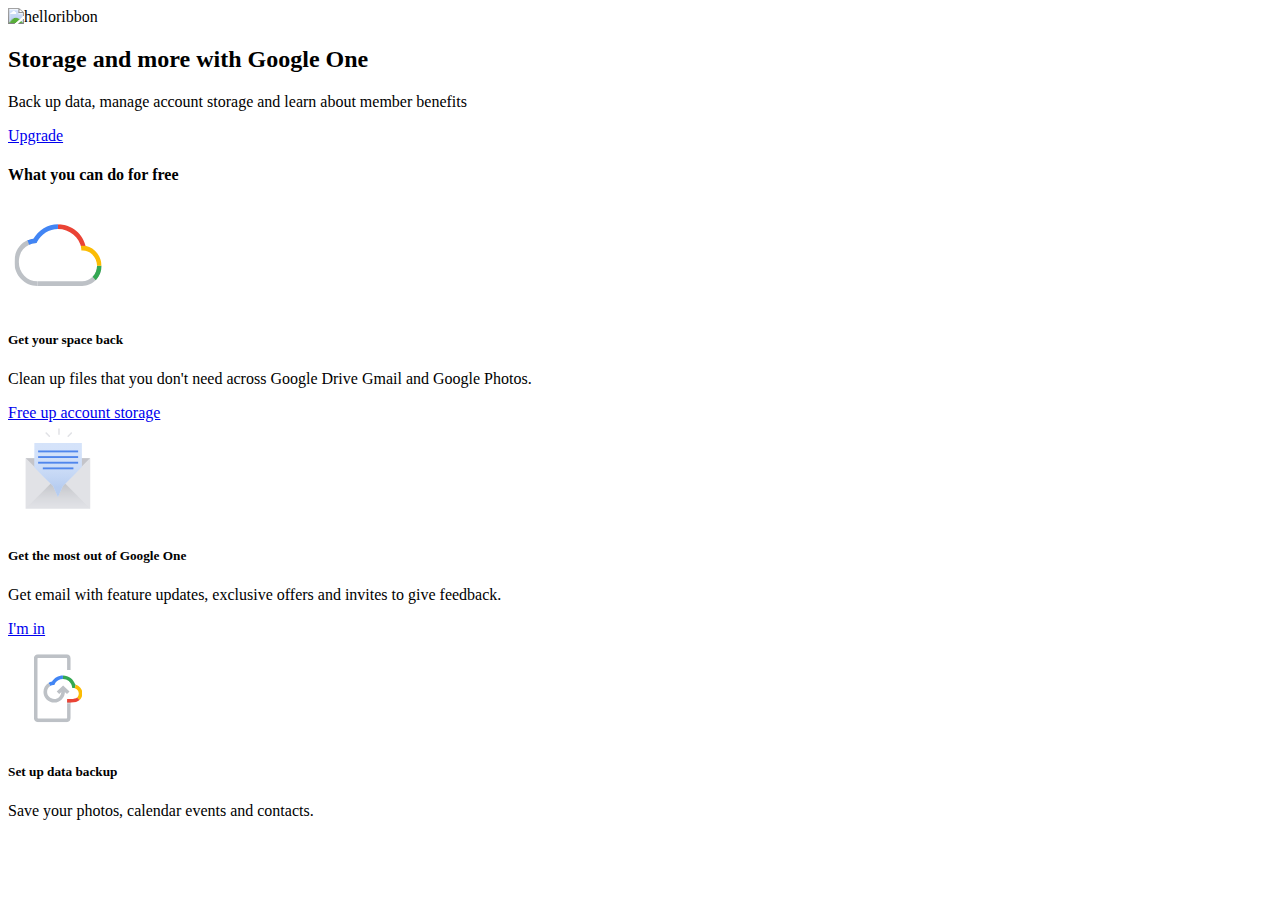
==== index.html @ d2bca0df "Add files via upload" ====
<!DOCTYPE html>
<html lang="en">
<head>
    <meta charset="UTF-8">
    <meta name="viewport" content="width=device-width, initial-scale=1.0">
    <title>Home</title>

     <!-- CSS Link -->
     <link rel="stylesheet" href="css/index.css">
     <!-- Bootstrap CSS -->
     <link rel="stylesheet" href="https://stackpath.bootstrapcdn.com/bootstrap/4.5.0/css/bootstrap.min.css" integrity="sha384-9aIt2nRpC12Uk9gS9baDl411NQApFmC26EwAOH8WgZl5MYYxFfc+NcPb1dKGj7Sk" crossorigin="anonymous">
     <!-- Font Awesome -->
     <link rel="stylesheet" href="path/to/font-awesome/css/font-awesome.min.css">
</head>
<body>
    <section id="home">
    <!-- All works should be done in divs within this section -->
    <div class="helloribbon">
        <img class="hello" src="img/hello.png" alt="helloribbon"/>
        <h2>Storage and more with Google One</h2>
        <p>Back up data, manage account storage and learn about member benefits</p>
        <a class="btn btn-primary" href="#">Upgrade</a>
        <h4 class="free">What you can do for free</h4>
    </div>
    <div class="card-columns col-lg-9">
        <div class="card">
                <img src="svg/home-storage.svg" class="img-top" alt="home-storage">
                <h5 class="card-title">Get your space back</h5>
            <div class="card-body">
                <p class="card-text">Clean up files that you don't need across Google Drive Gmail and Google Photos.</p>
                <a href="#">Free up account storage</a>
            </div>
        </div>

        <div class="card">
                <img src="svg/home-email.svg" class="img-top" alt="home-email">
                <h5 class="card-title">Get the most out of Google One</h5>
            <div class="card-body">
                <p class="card-text">Get email with feature updates, exclusive offers and invites to give feedback.</p>
                <a href="#">I'm in</a>
            </div>
        </div>

        <div class="card">
                <img src="svg/home-backup.svg" class="img-top" alt="home-backup">
                <h5 class="card-title">Set up data backup</h5>
            <div class="card-body">
                <p class="card-text">Save your photos, calendar events and contacts.</p>
               <a href="#"><img src="img/google-play.png" class="card-img-bottom" alt=""></a>
            </div>
        </div>
    </div>
</section>  









    <!-- All codes should be above this line -->

    <!-- Script -->
    <script defer src="https://use.fontawesome.com/releases/v5.0.7/js/all.js"></script>

    <script src="https://code.jquery.com/jquery-3.5.1.slim.min.js" integrity="sha384-DfXdz2htPH0lsSSs5nCTpuj/zy4C+OGpamoFVy38MVBnE+IbbVYUew+OrCXaRkfj" crossorigin="anonymous"></script>
    <script src="https://cdn.jsdelivr.net/npm/popper.js@1.16.0/dist/umd/popper.min.js" integrity="sha384-Q6E9RHvbIyZFJoft+2mJbHaEWldlvI9IOYy5n3zV9zzTtmI3UksdQRVvoxMfooAo" crossorigin="anonymous"></script>
    <script src="https://stackpath.bootstrapcdn.com/bootstrap/4.5.0/js/bootstrap.min.js" integrity="sha384-OgVRvuATP1z7JjHLkuOU7Xw704+h835Lr+6QL9UvYjZE3Ipu6Tp75j7Bh/kR0JKI" crossorigin="anonymous"></script>
</body>
</html>
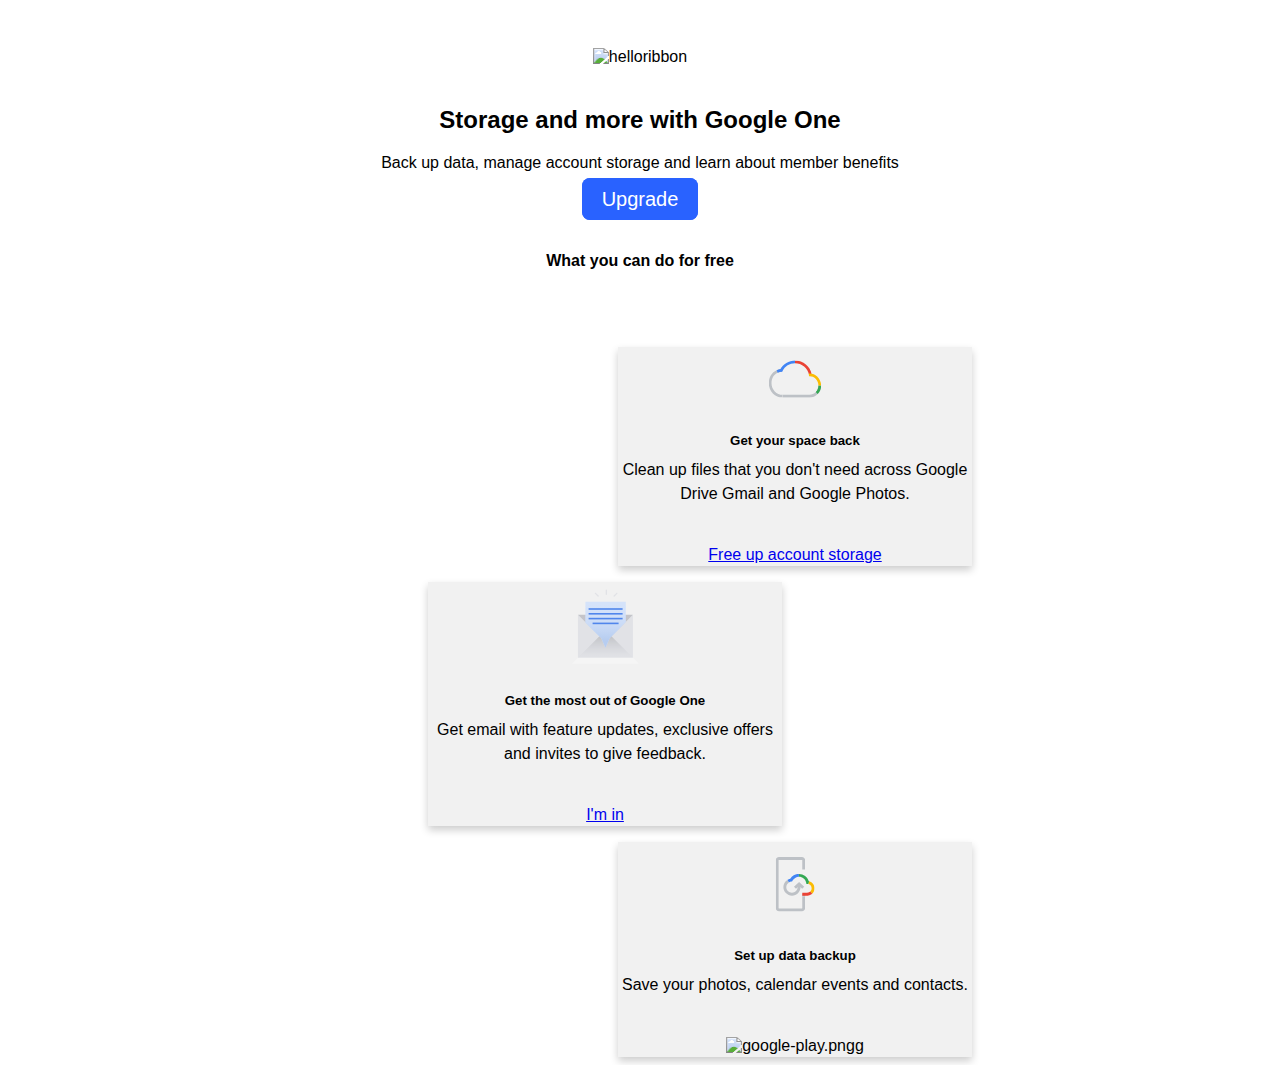
==== commit 27c455df: "Add files via upload" ====
--- a/index.html
+++ b/index.html
@@ -11,47 +11,56 @@
      <link rel="stylesheet" href="https://stackpath.bootstrapcdn.com/bootstrap/4.5.0/css/bootstrap.min.css" integrity="sha384-9aIt2nRpC12Uk9gS9baDl411NQApFmC26EwAOH8WgZl5MYYxFfc+NcPb1dKGj7Sk" crossorigin="anonymous">
      <!-- Font Awesome -->
      <link rel="stylesheet" href="path/to/font-awesome/css/font-awesome.min.css">
+     
 </head>
 <body>
     <section id="home">
     <!-- All works should be done in divs within this section -->
-    <div class="helloribbon">
-        <img class="hello" src="img/hello.png" alt="helloribbon"/>
-        <h2>Storage and more with Google One</h2>
+<div class="helloribbon">
+    <img class="hello" src="img/hello.png" alt="helloribbon"/>
+    <h2>Storage and more with Google One</h2>
         <p>Back up data, manage account storage and learn about member benefits</p>
         <a class="btn btn-primary" href="#">Upgrade</a>
-        <h4 class="free">What you can do for free</h4>
-    </div>
-    <div class="card-columns col-lg-9">
-        <div class="card">
-                <img src="svg/home-storage.svg" class="img-top" alt="home-storage">
-                <h5 class="card-title">Get your space back</h5>
-            <div class="card-body">
-                <p class="card-text">Clean up files that you don't need across Google Drive Gmail and Google Photos.</p>
-                <a href="#">Free up account storage</a>
+    <h4>What you can do for free</h4>
+</div>
+
+<div class="container-fluid">
+    <div class="row">
+        <div class="col-lg-6 d-flex justify-content-center">
+            <div class="card">
+                    <img src="svg/home-storage.svg" class="img-top" alt="home-storage">
+                    <h5 class="card-title">Get your space back</h5>
+                <div class="card-body">
+                    <p class="card-text">Clean up files that you don't need across Google Drive Gmail and Google Photos.</p>
+                    <a href="#">Free up account storage</a>
+                </div>
             </div>
         </div>
 
-        <div class="card">
-                <img src="svg/home-email.svg" class="img-top" alt="home-email">
-                <h5 class="card-title">Get the most out of Google One</h5>
-            <div class="card-body">
-                <p class="card-text">Get email with feature updates, exclusive offers and invites to give feedback.</p>
-                <a href="#">I'm in</a>
-            </div>
-        </div>
-
-        <div class="card">
-                <img src="svg/home-backup.svg" class="img-top" alt="home-backup">
-                <h5 class="card-title">Set up data backup</h5>
-            <div class="card-body">
-                <p class="card-text">Save your photos, calendar events and contacts.</p>
-               <a href="#"><img src="img/google-play.png" class="card-img-bottom" alt=""></a>
+        <div class="col-lg-4 d-flex justify-content-center">
+            <div class="card">
+                    <img src="svg/home-email.svg" class="img-top" alt="home-email">
+                    <h5 class="card-title">Get the most out of Google One</h5>
+                <div class="card-body">
+                    <p class="card-text">Get email with feature updates, exclusive offers and invites to give feedback.</p>
+                    <a href="#">I'm in</a>
+                </div>
             </div>
         </div>
     </div>
-</section>  
-
+</div>
+        <div class="col-lg-6 d-flex justify-content-center">
+            <div class="card">
+                    <img src="svg/home-backup.svg" class="img-top" alt="home-backup">
+                    <h5 class="card-title">Set up data backup</h5>
+                <div class="card-body">
+                    <p class="card-text">Save your photos, calendar events and contacts.</p>
+                    <img src="img/google-play.png" class="card-img-bottom" style="width: 150px;" alt="google-play.pngg">
+                </div>
+            </div>
+        </div>
+    </section>  
+<!--i used bootstrap cards as much i could with the little knowledge i have. I had to use some in-line styles because i couldn't implement the changes in the styles.css properly.-->
 
 
 
--- a/css/index.css
+++ b/css/index.css
@@ -0,0 +1,79 @@
+body{
+    font-family: 'Google Sans','Roboto',Arial,sans-serif;
+}
+
+.hello{
+    width: 126.29px;
+    height: 40px;
+    margin: 20px;
+}
+
+.helloribbon{
+    text-align: center;
+    padding: 20px;
+    margin: 5px;
+}
+
+h4{
+    padding: 20px;
+}
+
+.btn{
+    background: #2962ff;
+    background-image: -webkit-linear-gradient(top, #2962ff,#2962ff);
+    background-image: -moz-linear-gradient(top, #2962ff, #2962ff);
+    background-image: -ms-linear-gradient(top, #2962ff, #2962ff);
+    background-image: -o-linear-gradient(top, #2962ff,#2962ff );
+    background-image: linear-gradient(top, #2962ff , #2962ff);
+    -webkit-border-radius: 8;
+    -moz-boder-radius: 8;
+    border-radius: 8px;
+    font-family: Arial, Helvetica, sans-serif;
+    color: white;
+    font-size: 20px;
+    padding: 10px 20px 10px 20px;
+    text-decoration: none;
+    width: 100px;
+}
+
+.btn btn-primary{
+    color: white;
+}
+
+.card-title{
+    text-align: center;
+    margin-top: 10px;
+    margin-bottom: 0;
+    padding: 10px;
+}
+
+.card-text{
+    line-height: 1.5;
+    margin-top: 0;
+    margin-bottom: 40px;
+}
+
+.card{
+    box-shadow: 0 4px 8px 0 rgb(0, 0, 0, 0.2);
+    padding: 2px;
+    text-align: center;
+    background-color: #f1f1f1;
+    margin: 16px auto 0;
+    width: 350px;
+}
+
+@media screen and (min-width: 600px){
+    .col-lg-6{
+        position: relative;
+        left: 155px;
+    }
+}
+
+@media screen and (min-width: 600px){
+    .col-lg-4{
+        position: relative;
+        right: 35px;
+    }
+}
+
+/*i was able to give my cards a column that will align in the center when viewd with mobile and on the web. i tried to make the cards responsive for every screen type but i couldn't*/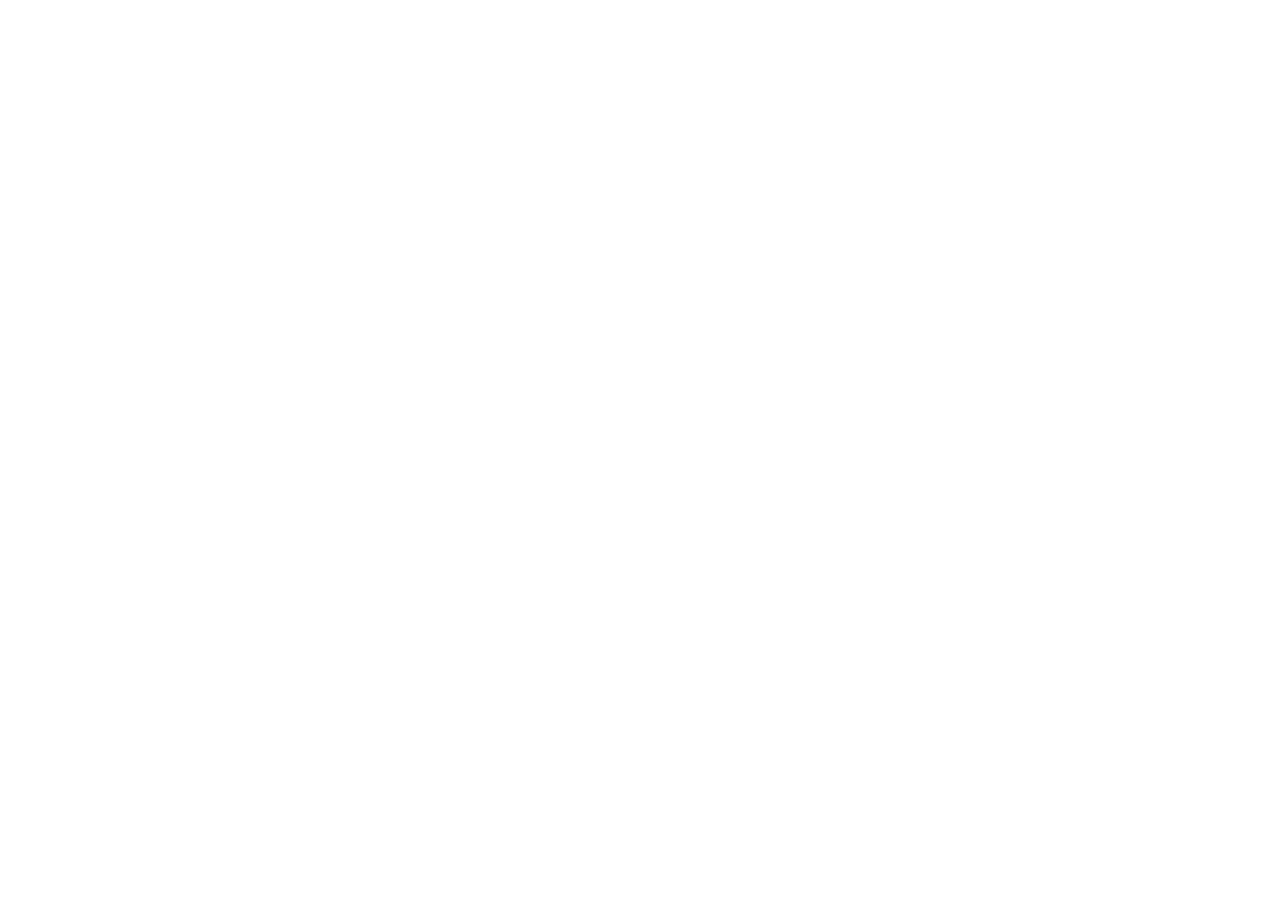
==== commit 614897a7: "second commit" ====
--- a/index.html
+++ b/index.html
@@ -3,64 +3,26 @@
 <head>
     <meta charset="UTF-8">
     <meta name="viewport" content="width=device-width, initial-scale=1.0">
-    <title>Home</title>
+    <title>Google One</title>
 
-     <!-- CSS Link -->
-     <link rel="stylesheet" href="css/index.css">
-     <!-- Bootstrap CSS -->
-     <link rel="stylesheet" href="https://stackpath.bootstrapcdn.com/bootstrap/4.5.0/css/bootstrap.min.css" integrity="sha384-9aIt2nRpC12Uk9gS9baDl411NQApFmC26EwAOH8WgZl5MYYxFfc+NcPb1dKGj7Sk" crossorigin="anonymous">
-     <!-- Font Awesome -->
-     <link rel="stylesheet" href="path/to/font-awesome/css/font-awesome.min.css">
-     
+    <!-- CSS Link -->
+    <link rel="stylesheet" href="css/index.css">
+    <link rel="icon" href="//ssl.gstatic.com/images/branding/product/1x/one_512dp.png" sizes="512x512">
+    <!-- Bootstrap CSS -->
+    <link rel="stylesheet" href="https://stackpath.bootstrapcdn.com/bootstrap/4.5.0/css/bootstrap.min.css" integrity="sha384-9aIt2nRpC12Uk9gS9baDl411NQApFmC26EwAOH8WgZl5MYYxFfc+NcPb1dKGj7Sk" crossorigin="anonymous">
+    <!-- Font Awesome -->
+    <link rel="stylesheet" href="path/to/font-awesome/css/font-awesome.min.css">
 </head>
 <body>
     <section id="home">
     <!-- All works should be done in divs within this section -->
-<div class="helloribbon">
-    <img class="hello" src="img/hello.png" alt="helloribbon"/>
-    <h2>Storage and more with Google One</h2>
-        <p>Back up data, manage account storage and learn about member benefits</p>
-        <a class="btn btn-primary" href="#">Upgrade</a>
-    <h4>What you can do for free</h4>
-</div>
+    </section>
 
-<div class="container-fluid">
-    <div class="row">
-        <div class="col-lg-6 d-flex justify-content-center">
-            <div class="card">
-                    <img src="svg/home-storage.svg" class="img-top" alt="home-storage">
-                    <h5 class="card-title">Get your space back</h5>
-                <div class="card-body">
-                    <p class="card-text">Clean up files that you don't need across Google Drive Gmail and Google Photos.</p>
-                    <a href="#">Free up account storage</a>
-                </div>
-            </div>
-        </div>
 
-        <div class="col-lg-4 d-flex justify-content-center">
-            <div class="card">
-                    <img src="svg/home-email.svg" class="img-top" alt="home-email">
-                    <h5 class="card-title">Get the most out of Google One</h5>
-                <div class="card-body">
-                    <p class="card-text">Get email with feature updates, exclusive offers and invites to give feedback.</p>
-                    <a href="#">I'm in</a>
-                </div>
-            </div>
-        </div>
-    </div>
-</div>
-        <div class="col-lg-6 d-flex justify-content-center">
-            <div class="card">
-                    <img src="svg/home-backup.svg" class="img-top" alt="home-backup">
-                    <h5 class="card-title">Set up data backup</h5>
-                <div class="card-body">
-                    <p class="card-text">Save your photos, calendar events and contacts.</p>
-                    <img src="img/google-play.png" class="card-img-bottom" style="width: 150px;" alt="google-play.pngg">
-                </div>
-            </div>
-        </div>
-    </section>  
-<!--i used bootstrap cards as much i could with the little knowledge i have. I had to use some in-line styles because i couldn't implement the changes in the styles.css properly.-->
+    
+
+
+
 
 
 
